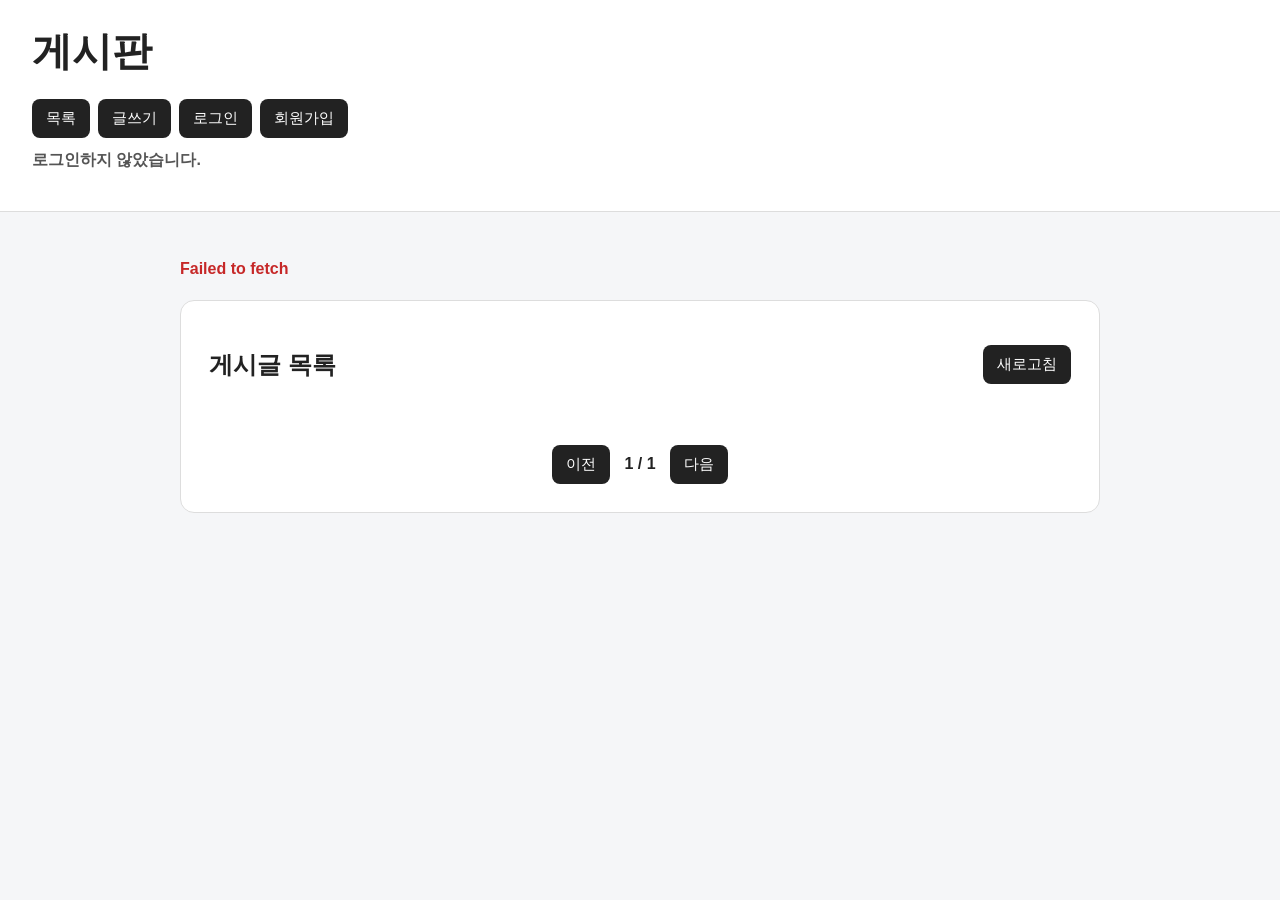
==== index.html @ 59087b27 "all done" ====
<!DOCTYPE html>
<html lang="ko">
<head>
  <meta charset="UTF-8" />
  <meta name="viewport" content="width=device-width, initial-scale=1.0" />
  <title>게시판</title>
  <link rel="stylesheet" href="./style.css" />
</head>
<body>
  <header class="header">
    <h1>게시판</h1>

    <div class="nav-buttons">
      <button id="show-list-button">목록</button>
      <button id="show-create-button">글쓰기</button>
      <button id="show-login-button">로그인</button>
      <button id="show-signup-button">회원가입</button>
      <button id="logout-button" class="hidden">로그아웃</button>
    </div>

    <p id="login-status-text" class="login-status-text">로그인하지 않았습니다.</p>
  </header>

  <main class="container">
    <p id="global-message" class="message"></p>

    <section id="login-section" class="section hidden">
      <h2>로그인</h2>

      <label for="login-email-input">이메일</label>
      <input id="login-email-input" type="email" placeholder="이메일" />

      <label for="login-password-input">비밀번호</label>
      <input id="login-password-input" type="password" placeholder="비밀번호" />

      <div class="button-row">
        <button id="login-button">로그인</button>
        <button id="cancel-login-button">취소</button>
      </div>
    </section>

    <section id="signup-section" class="section hidden">
      <h2>회원가입</h2>

      <label for="signup-email-input">이메일</label>
      <input id="signup-email-input" type="email" placeholder="이메일" />

      <label for="signup-password-input">비밀번호</label>
      <input id="signup-password-input" type="password" placeholder="비밀번호" />

      <label for="signup-nickname-input">닉네임</label>
      <input id="signup-nickname-input" type="text" placeholder="닉네임" />

      <div class="button-row">
        <button id="signup-button">회원가입</button>
        <button id="cancel-signup-button">취소</button>
      </div>
    </section>

    <section id="post-list-section" class="section">
      <div class="section-header">
        <h2>게시글 목록</h2>
        <button id="refresh-posts-button">새로고침</button>
      </div>

      <div id="post-list" class="post-list"></div>

      <div class="pagination">
        <button id="prev-page-button">이전</button>
        <span id="page-info">1 / 1</span>
        <button id="next-page-button">다음</button>
      </div>
    </section>

    <section id="post-create-section" class="section hidden">
      <h2>게시글 작성</h2>

      <label for="create-title-input">제목</label>
      <input id="create-title-input" type="text" placeholder="제목을 입력하세요" />

      <label for="create-content-input">내용</label>
      <textarea id="create-content-input" placeholder="내용을 입력하세요"></textarea>

      <div class="button-row">
        <button id="create-post-button">작성하기</button>
        <button id="save-draft-button">임시저장</button>
        <button id="load-draft-button">임시저장 불러오기</button>
        <button id="cancel-create-button">취소</button>
      </div>
    </section>

    <section id="post-detail-section" class="section hidden">
      <div class="section-header">
        <h2 id="detail-title"></h2>

        <div class="button-row">
            <button id="show-report-button" class="danger">신고</button>
            <button id="back-to-list-button">목록으로</button>
        </div>
      </div>

      <div class="meta">
        <span id="detail-author"></span>
        <span id="detail-created-at"></span>
        <span id="detail-edited"></span>
      </div>

      <div id="detail-content" class="detail-content"></div>

      <div class="count-row">
        <span>조회수: <strong id="detail-view-count">0</strong></span>
        <span>좋아요: <strong id="detail-like-count">0</strong></span>
        <span>댓글: <strong id="detail-comment-count">0</strong></span>
      </div>

      <div class="button-row">
        <button id="like-post-button">좋아요</button>
        <button id="show-edit-button">수정</button>
        <button id="delete-post-button" class="danger">삭제</button>
      </div>

      <div id="report-box" class="report-box hidden">
        <h3>신고</h3>
        <input id="report-reason-input" type="text" placeholder="신고 사유" />
        <button id="report-post-button" class="danger">신고하기</button>
      </div>

      <div class="comment-box">
        <h3>댓글</h3>

        <div id="comment-list"></div>

        <div class="comment-form">
          <input id="comment-input" type="text" placeholder="댓글을 입력하세요" />
          <button id="create-comment-button">댓글 작성</button>
        </div>
      </div>
    </section>

    <section id="post-edit-section" class="section hidden">
      <h2>게시글 수정</h2>

      <label for="edit-title-input">제목</label>
      <input id="edit-title-input" type="text" />

      <label for="edit-content-input">내용</label>
      <textarea id="edit-content-input"></textarea>

      <div class="button-row">
        <button id="update-post-button">수정 완료</button>
        <button id="cancel-edit-button">취소</button>
      </div>
    </section>
  </main>

    <script src="./js/state.js"></script>
    <script src="./js/dom.js"></script>
    <script src="./js/common.js"></script>
    <script src="./js/auth.js"></script>
    <script src="./js/posts.js"></script>
    <script src="./js/comments.js"></script>
    <script src="./js/drafts.js"></script>
    <script src="./js/events.js"></script>
</body>
</html>
---- style.css ----
* {
  box-sizing: border-box;
}

body {
  margin: 0;
  font-family: Arial, sans-serif;
  background-color: #f5f6f8;
  color: #222;
}

.header {
  background-color: white;
  border-bottom: 1px solid #ddd;
  padding: 24px 32px;
}

.header h1 {
  margin: 0 0 20px 0;
  font-size: 40px;
}

.nav-buttons {
  display: flex;
  gap: 8px;
  flex-wrap: wrap;
}

.login-status-text {
  margin-top: 12px;
  font-weight: bold;
  color: #555;
}

.container {
  max-width: 960px;
  margin: 0 auto;
  padding: 32px 20px;
}

.section {
  background-color: white;
  border: 1px solid #ddd;
  border-radius: 14px;
  padding: 28px;
  margin-bottom: 24px;
}

.hidden {
  display: none;
}

.section-header {
  display: flex;
  justify-content: space-between;
  align-items: center;
}

button {
  border: none;
  border-radius: 8px;
  padding: 10px 14px;
  background-color: #222;
  color: white;
  cursor: pointer;
  font-size: 15px;
}

button:hover {
  opacity: 0.85;
}

button:disabled {
  background-color: #aaa;
  cursor: not-allowed;
}

button.danger {
  background-color: #c62828;
}

input,
textarea {
  width: 100%;
  margin: 8px 0 18px 0;
  padding: 12px;
  border: 1px solid #ccc;
  border-radius: 8px;
  font-size: 15px;
}

textarea {
  min-height: 180px;
  resize: vertical;
}

.message {
  min-height: 24px;
  font-weight: bold;
}

.message.success {
  color: #0a7a2f;
}

.message.error {
  color: #c62828;
}

.post-list {
  display: flex;
  flex-direction: column;
  gap: 14px;
  margin-top: 20px;
}

.post-card {
  border: 1px solid #ddd;
  border-radius: 12px;
  padding: 18px;
  background-color: white;
  cursor: pointer;
}

.post-card:hover {
  background-color: #f2f4f7;
}

.post-card.blinded {
  background-color: #f9eeee;
}

.post-card h3 {
  margin: 0 0 10px 0;
  font-size: 22px;
}

.post-card p {
  margin: 6px 0;
  color: #555;
}

.meta {
  display: flex;
  flex-wrap: wrap;
  gap: 14px;
  color: #666;
  margin-bottom: 20px;
}

.detail-content {
  min-height: 160px;
  padding: 20px 0;
  border-top: 1px solid #eee;
  border-bottom: 1px solid #eee;
  line-height: 1.7;
  white-space: pre-wrap;
}

.count-row {
  display: flex;
  gap: 16px;
  margin: 18px 0;
}

.button-row {
  display: flex;
  gap: 8px;
  flex-wrap: wrap;
}

.pagination {
  display: flex;
  justify-content: center;
  align-items: center;
  gap: 14px;
  margin-top: 24px;
}

#page-info {
  font-weight: bold;
}

.report-box,
.comment-box {
  margin-top: 24px;
  padding-top: 20px;
  border-top: 1px solid #eee;
}

.comment-item {
  border: 1px solid #ddd;
  border-radius: 10px;
  padding: 14px;
  margin-top: 10px;
}

.comment-item.deleted {
  background-color: #f4f4f4;
  color: #777;
}

.comment-meta {
  color: #666;
  font-size: 14px;
  margin-bottom: 8px;
}

.reply-list {
  margin-left: 24px;
  margin-top: 10px;
  border-left: 2px solid #eee;
  padding-left: 12px;
}

.reply-item {
  background-color: #fafafa;
}

.comment-form {
  display: flex;
  gap: 8px;
  margin-top: 16px;
}

.comment-form input {
  margin: 0;
}

@media (max-width: 700px) {
  .section-header {
    flex-direction: column;
    align-items: flex-start;
    gap: 12px;
  }
}

.comment-button-row {
  display: flex;
  justify-content: flex-end;
  gap: 8px;
  margin-top: 8px;
}

.comment-edit-form {
  display: flex;
  gap: 8px;
  margin-top: 10px;
}

.comment-edit-form input {
  margin: 0;
  flex: 1;
}

button.secondary {
  background-color: #555;
}
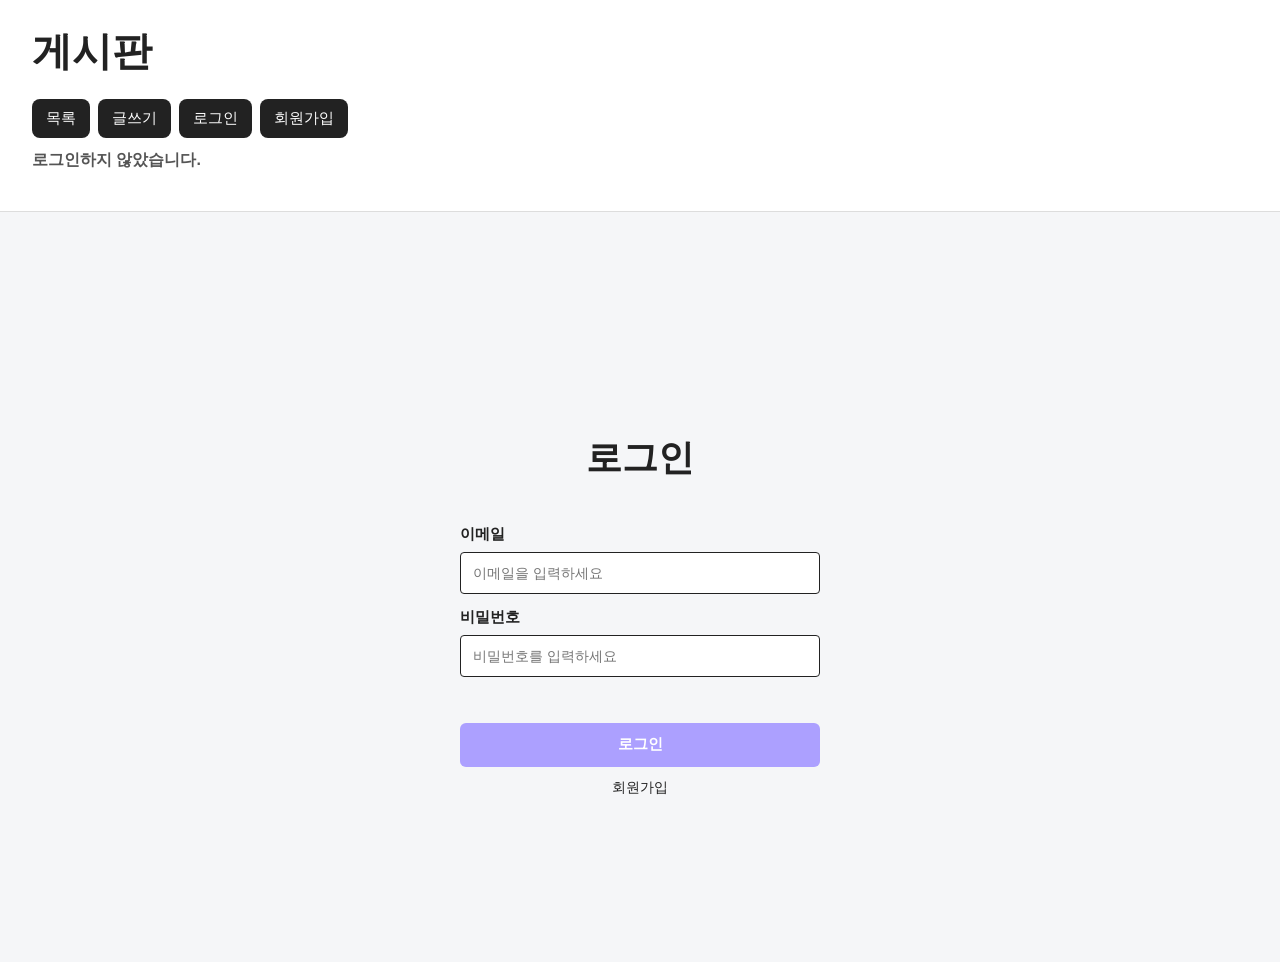
==== commit a5d7852d: "all done" ====
--- a/index.html
+++ b/index.html
@@ -8,7 +8,20 @@
 </head>
 <body>
   <header class="header">
-    <h1>게시판</h1>
+    <div class="header-top">
+      <h1>게시판</h1>
+
+      <div id="profile-menu" class="profile-menu hidden">
+        <button id="profile-toggle-button" class="profile-avatar-button" type="button" aria-label="프로필 메뉴 열기">
+          <img id="profile-toggle-image" class="profile-avatar-image" alt="프로필 이미지" />
+        </button>
+        <div id="profile-dropdown" class="profile-dropdown hidden">
+          <button id="show-profile-button" type="button">회원정보 보기</button>
+          <button id="show-profile-edit-button" type="button">회원정보 수정</button>
+          <button id="delete-user-button" type="button" class="danger">회원 탈퇴</button>
+        </div>
+      </div>
+    </div>
 
     <div class="nav-buttons">
       <button id="show-list-button">목록</button>
@@ -24,32 +37,49 @@
   <main class="container">
     <p id="global-message" class="message"></p>
 
-    <section id="login-section" class="section hidden">
-      <h2>로그인</h2>
-
-      <label for="login-email-input">이메일</label>
-      <input id="login-email-input" type="email" placeholder="이메일" />
-
-      <label for="login-password-input">비밀번호</label>
-      <input id="login-password-input" type="password" placeholder="비밀번호" />
-
-      <div class="button-row">
-        <button id="login-button">로그인</button>
-        <button id="cancel-login-button">취소</button>
-      </div>
-    </section>
+    <section id="login-section" class="login-section">
+  <h2 class="login-title">로그인</h2>
+
+  <div class="login-card">
+    <label for="login-email-input">이메일</label>
+    <input id="login-email-input" type="email" placeholder="이메일을 입력하세요" />
+
+    <label for="login-password-input">비밀번호</label>
+    <input id="login-password-input" type="password" placeholder="비밀번호를 입력하세요" />
+
+    <p id="login-helper-text" class="helper-text"></p>
+
+    <button id="login-button" class="login-submit-button">로그인</button>
+    <button id="go-signup-button" class="text-button">회원가입</button>
+  </div>
+</section>
 
     <section id="signup-section" class="section hidden">
       <h2>회원가입</h2>
 
+      <label for="signup-profile-image-input">프로필 사진</label>
+      <p id="signup-profile-image-error" class="field-error"></p>
+      <label class="signup-profile-uploader" for="signup-profile-image-input">
+        <img id="signup-profile-preview" class="signup-profile-preview hidden" alt="프로필 사진 미리보기" />
+        <span id="signup-profile-plus" class="signup-profile-plus">+</span>
+      </label>
+      <input id="signup-profile-image-input" class="hidden-file-input" type="file" accept="image/*" />
+
       <label for="signup-email-input">이메일</label>
       <input id="signup-email-input" type="email" placeholder="이메일" />
+      <p id="signup-email-error" class="field-error"></p>
 
       <label for="signup-password-input">비밀번호</label>
       <input id="signup-password-input" type="password" placeholder="비밀번호" />
+      <p id="signup-password-error" class="field-error"></p>
+
+      <label for="signup-password-check-input">비밀번호 확인</label>
+      <input id="signup-password-check-input" type="password" placeholder="비밀번호 확인" />
+      <p id="signup-password-check-error" class="field-error"></p>
 
       <label for="signup-nickname-input">닉네임</label>
       <input id="signup-nickname-input" type="text" placeholder="닉네임" />
+      <p id="signup-nickname-error" class="field-error"></p>
 
       <div class="button-row">
         <button id="signup-button">회원가입</button>
@@ -57,7 +87,58 @@
       </div>
     </section>
 
-    <section id="post-list-section" class="section">
+    <section id="profile-view-section" class="section hidden">
+      <div class="section-header">
+        <h2>회원정보</h2>
+        <button id="profile-view-edit-button">수정하기</button>
+      </div>
+
+      <div class="profile-view">
+        <img id="profile-view-image" class="profile-image" alt="프로필 이미지" />
+
+        <div class="profile-info">
+          <p><strong>회원번호</strong> <span id="profile-view-user-id"></span></p>
+          <p><strong>이메일</strong> <span id="profile-view-email"></span></p>
+          <p><strong>닉네임</strong> <span id="profile-view-nickname"></span></p>
+        </div>
+      </div>
+    </section>
+
+    <section id="profile-edit-section" class="section hidden">
+      <h2>회원정보 수정</h2>
+
+      <div class="profile-edit-layout">
+        <img id="profile-edit-preview" class="profile-image" alt="프로필 이미지 미리보기" />
+
+        <div class="profile-edit-fields">
+          <label for="profile-image-input">프로필 이미지</label>
+          <input id="profile-image-input" type="file" accept="image/*" />
+
+          <label for="profile-nickname-input">닉네임</label>
+          <input id="profile-nickname-input" type="text" placeholder="닉네임" />
+        </div>
+      </div>
+
+      <div class="password-box">
+        <h3>비밀번호 변경</h3>
+
+        <label for="profile-password-input">새 비밀번호</label>
+        <input id="profile-password-input" type="password" placeholder="새 비밀번호" />
+        <p id="profile-password-error" class="field-error"></p>
+
+        <label for="profile-password-check-input">새 비밀번호 확인</label>
+        <input id="profile-password-check-input" type="password" placeholder="새 비밀번호 확인" />
+        <p id="profile-password-check-error" class="field-error"></p>
+      </div>
+
+      <div class="button-row">
+        <button id="update-profile-button">수정 완료</button>
+        <button id="update-password-button">비밀번호 변경</button>
+        <button id="cancel-profile-edit-button">취소</button>
+      </div>
+    </section>
+
+    <section id="post-list-section" class="section hidden">
       <div class="section-header">
         <h2>게시글 목록</h2>
         <button id="refresh-posts-button">새로고침</button>
@@ -162,4 +243,4 @@
     <script src="./js/drafts.js"></script>
     <script src="./js/events.js"></script>
 </body>
-</html>+</html>
--- a/style.css
+++ b/style.css
@@ -15,6 +15,13 @@
   padding: 24px 32px;
 }
 
+.header-top {
+  display: flex;
+  justify-content: space-between;
+  align-items: flex-start;
+  gap: 20px;
+}
+
 .header h1 {
   margin: 0 0 20px 0;
   font-size: 40px;
@@ -24,6 +31,57 @@
   display: flex;
   gap: 8px;
   flex-wrap: wrap;
+  align-items: flex-start;
+}
+
+.profile-menu {
+  position: relative;
+  flex: 0 0 auto;
+  margin-top: 2px;
+}
+
+.profile-avatar-button {
+  width: 58px;
+  height: 58px;
+  padding: 0;
+  overflow: hidden;
+  border: 3px solid #2f80d1;
+  border-radius: 50%;
+  background-color: #edf5ff;
+  box-shadow: 0 2px 8px rgba(47, 128, 209, 0.28);
+}
+
+.profile-avatar-button:hover {
+  opacity: 1;
+  box-shadow: 0 4px 12px rgba(47, 128, 209, 0.38);
+}
+
+.profile-avatar-image {
+  width: 100%;
+  height: 100%;
+  display: block;
+  object-fit: cover;
+}
+
+.profile-dropdown {
+  position: absolute;
+  top: calc(100% + 10px);
+  right: 0;
+  z-index: 10;
+  display: flex;
+  flex-direction: column;
+  gap: 6px;
+  min-width: 150px;
+  padding: 8px;
+  border: 1px solid #ddd;
+  border-radius: 8px;
+  background-color: white;
+  box-shadow: 0 8px 18px rgba(0, 0, 0, 0.12);
+}
+
+.profile-dropdown button {
+  width: 100%;
+  text-align: left;
 }
 
 .login-status-text {
@@ -46,9 +104,7 @@
   margin-bottom: 24px;
 }
 
-.hidden {
-  display: none;
-}
+
 
 .section-header {
   display: flex;
@@ -89,6 +145,48 @@
   font-size: 15px;
 }
 
+input.input-error {
+  border-color: #e35d5d;
+}
+
+.field-error {
+  min-height: 20px;
+  margin: -8px 0 12px 0;
+  color: #e35d5d;
+  font-size: 14px;
+  font-weight: bold;
+}
+
+.signup-profile-uploader {
+  width: 176px;
+  height: 176px;
+  display: flex;
+  justify-content: center;
+  align-items: center;
+  margin: 10px auto 22px auto;
+  overflow: hidden;
+  border-radius: 50%;
+  background-color: #c7c7c7;
+  color: #555;
+  cursor: pointer;
+}
+
+.signup-profile-plus {
+  font-size: 42px;
+  font-weight: bold;
+  line-height: 1;
+}
+
+.signup-profile-preview {
+  width: 100%;
+  height: 100%;
+  object-fit: cover;
+}
+
+.hidden-file-input {
+  display: none;
+}
+
 textarea {
   min-height: 180px;
   resize: vertical;
@@ -169,6 +267,45 @@
   flex-wrap: wrap;
 }
 
+.profile-view,
+.profile-edit-layout {
+  display: flex;
+  gap: 24px;
+  align-items: flex-start;
+  margin-top: 20px;
+}
+
+.profile-image {
+  width: 128px;
+  height: 128px;
+  flex: 0 0 128px;
+  border: 1px solid #ddd;
+  border-radius: 50%;
+  background-color: #f2f4f7;
+  object-fit: cover;
+}
+
+.profile-info p {
+  margin: 0 0 12px 0;
+  color: #444;
+}
+
+.profile-info strong {
+  display: inline-block;
+  min-width: 76px;
+  color: #222;
+}
+
+.profile-edit-fields {
+  flex: 1;
+}
+
+.password-box {
+  margin-top: 24px;
+  padding-top: 20px;
+  border-top: 1px solid #eee;
+}
+
 .pagination {
   display: flex;
   justify-content: center;
@@ -228,11 +365,34 @@
 }
 
 @media (max-width: 700px) {
+  .header {
+    padding: 20px;
+  }
+
+  .header h1 {
+    font-size: 32px;
+  }
+
+  .profile-avatar-button {
+    width: 52px;
+    height: 52px;
+  }
+
   .section-header {
     flex-direction: column;
     align-items: flex-start;
     gap: 12px;
   }
+
+  .profile-dropdown {
+    left: 0;
+    right: auto;
+  }
+
+  .profile-view,
+  .profile-edit-layout {
+    flex-direction: column;
+  }
 }
 
 .comment-button-row {
@@ -255,4 +415,80 @@
 
 button.secondary {
   background-color: #555;
+}
+
+/* 로그인 화면 */
+.login-section {
+  width: 100%;
+  min-height: 70vh;
+  display: flex;
+  flex-direction: column;
+  align-items: center;
+  justify-content: center;
+}
+
+.login-title {
+  margin: 0 0 28px 0;
+  font-size: 36px;
+  font-weight: 700;
+  text-align: center;
+}
+
+.login-card {
+  width: 100%;
+  max-width: 360px;
+}
+
+.login-card label {
+  display: block;
+  margin: 14px 0 8px 0;
+  font-size: 15px;
+  font-weight: 700;
+}
+
+.login-card input {
+  width: 100%;
+  height: 42px;
+  margin: 0;
+  padding: 0 12px;
+  border: 1px solid #222;
+  border-radius: 4px;
+  font-size: 14px;
+  background-color: white;
+}
+
+.helper-text {
+  min-height: 20px;
+  margin: 8px 0 18px 0;
+  font-size: 13px;
+  color: #ff3b30;
+}
+
+.login-submit-button {
+  width: 100%;
+  height: 44px;
+  border-radius: 6px;
+  background-color: #aca0ff;
+  color: white;
+  font-weight: 700;
+}
+
+.text-button {
+  display: block;
+  margin: 12px auto 0 auto;
+  padding: 0;
+  background: none;
+  color: #222;
+  font-size: 14px;
+  border: none;
+  cursor: pointer;
+}
+
+.text-button:hover {
+  text-decoration: underline;
+  opacity: 1;
+}
+
+.hidden {
+  display: none;
 }
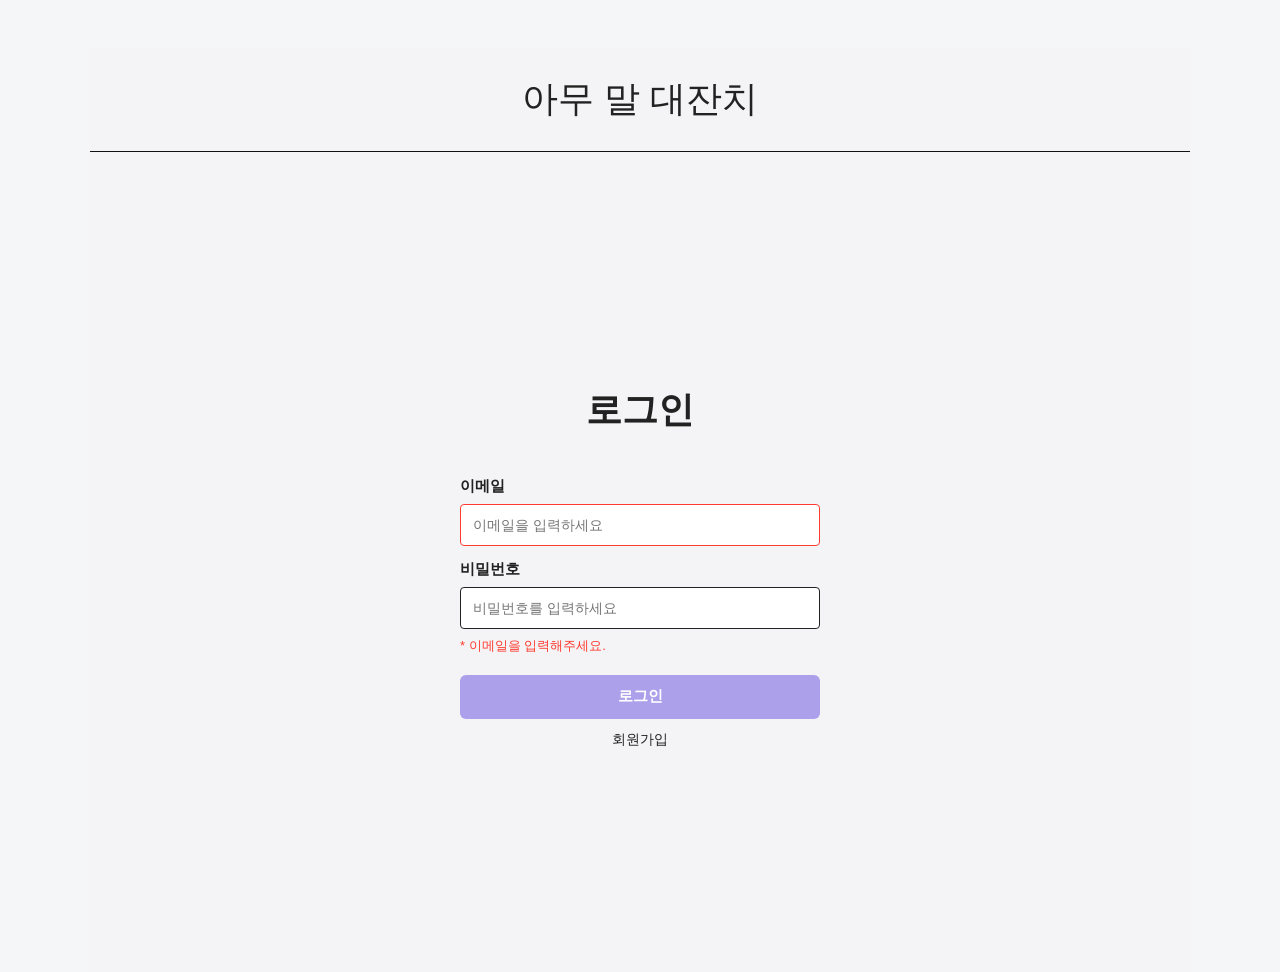
==== commit 76d817b7: "all done" ====
--- a/index.html
+++ b/index.html
@@ -7,240 +7,27 @@
   <link rel="stylesheet" href="./style.css" />
 </head>
 <body>
-  <header class="header">
-    <div class="header-top">
-      <h1>게시판</h1>
-
-      <div id="profile-menu" class="profile-menu hidden">
-        <button id="profile-toggle-button" class="profile-avatar-button" type="button" aria-label="프로필 메뉴 열기">
-          <img id="profile-toggle-image" class="profile-avatar-image" alt="프로필 이미지" />
-        </button>
-        <div id="profile-dropdown" class="profile-dropdown hidden">
-          <button id="show-profile-button" type="button">회원정보 보기</button>
-          <button id="show-profile-edit-button" type="button">회원정보 수정</button>
-          <button id="delete-user-button" type="button" class="danger">회원 탈퇴</button>
-        </div>
-      </div>
-    </div>
-
-    <div class="nav-buttons">
-      <button id="show-list-button">목록</button>
-      <button id="show-create-button">글쓰기</button>
-      <button id="show-login-button">로그인</button>
-      <button id="show-signup-button">회원가입</button>
-      <button id="logout-button" class="hidden">로그아웃</button>
-    </div>
-
-    <p id="login-status-text" class="login-status-text">로그인하지 않았습니다.</p>
-  </header>
+  <div data-include="./html/header.html"></div>
 
   <main class="container">
     <p id="global-message" class="message"></p>
 
-    <section id="login-section" class="login-section">
-  <h2 class="login-title">로그인</h2>
-
-  <div class="login-card">
-    <label for="login-email-input">이메일</label>
-    <input id="login-email-input" type="email" placeholder="이메일을 입력하세요" />
-
-    <label for="login-password-input">비밀번호</label>
-    <input id="login-password-input" type="password" placeholder="비밀번호를 입력하세요" />
-
-    <p id="login-helper-text" class="helper-text"></p>
-
-    <button id="login-button" class="login-submit-button">로그인</button>
-    <button id="go-signup-button" class="text-button">회원가입</button>
-  </div>
-</section>
-
-    <section id="signup-section" class="section hidden">
-      <h2>회원가입</h2>
-
-      <label for="signup-profile-image-input">프로필 사진</label>
-      <p id="signup-profile-image-error" class="field-error"></p>
-      <label class="signup-profile-uploader" for="signup-profile-image-input">
-        <img id="signup-profile-preview" class="signup-profile-preview hidden" alt="프로필 사진 미리보기" />
-        <span id="signup-profile-plus" class="signup-profile-plus">+</span>
-      </label>
-      <input id="signup-profile-image-input" class="hidden-file-input" type="file" accept="image/*" />
-
-      <label for="signup-email-input">이메일</label>
-      <input id="signup-email-input" type="email" placeholder="이메일" />
-      <p id="signup-email-error" class="field-error"></p>
-
-      <label for="signup-password-input">비밀번호</label>
-      <input id="signup-password-input" type="password" placeholder="비밀번호" />
-      <p id="signup-password-error" class="field-error"></p>
-
-      <label for="signup-password-check-input">비밀번호 확인</label>
-      <input id="signup-password-check-input" type="password" placeholder="비밀번호 확인" />
-      <p id="signup-password-check-error" class="field-error"></p>
-
-      <label for="signup-nickname-input">닉네임</label>
-      <input id="signup-nickname-input" type="text" placeholder="닉네임" />
-      <p id="signup-nickname-error" class="field-error"></p>
-
-      <div class="button-row">
-        <button id="signup-button">회원가입</button>
-        <button id="cancel-signup-button">취소</button>
-      </div>
-    </section>
-
-    <section id="profile-view-section" class="section hidden">
-      <div class="section-header">
-        <h2>회원정보</h2>
-        <button id="profile-view-edit-button">수정하기</button>
-      </div>
-
-      <div class="profile-view">
-        <img id="profile-view-image" class="profile-image" alt="프로필 이미지" />
-
-        <div class="profile-info">
-          <p><strong>회원번호</strong> <span id="profile-view-user-id"></span></p>
-          <p><strong>이메일</strong> <span id="profile-view-email"></span></p>
-          <p><strong>닉네임</strong> <span id="profile-view-nickname"></span></p>
-        </div>
-      </div>
-    </section>
-
-    <section id="profile-edit-section" class="section hidden">
-      <h2>회원정보 수정</h2>
-
-      <div class="profile-edit-layout">
-        <img id="profile-edit-preview" class="profile-image" alt="프로필 이미지 미리보기" />
-
-        <div class="profile-edit-fields">
-          <label for="profile-image-input">프로필 이미지</label>
-          <input id="profile-image-input" type="file" accept="image/*" />
-
-          <label for="profile-nickname-input">닉네임</label>
-          <input id="profile-nickname-input" type="text" placeholder="닉네임" />
-        </div>
-      </div>
-
-      <div class="password-box">
-        <h3>비밀번호 변경</h3>
-
-        <label for="profile-password-input">새 비밀번호</label>
-        <input id="profile-password-input" type="password" placeholder="새 비밀번호" />
-        <p id="profile-password-error" class="field-error"></p>
-
-        <label for="profile-password-check-input">새 비밀번호 확인</label>
-        <input id="profile-password-check-input" type="password" placeholder="새 비밀번호 확인" />
-        <p id="profile-password-check-error" class="field-error"></p>
-      </div>
-
-      <div class="button-row">
-        <button id="update-profile-button">수정 완료</button>
-        <button id="update-password-button">비밀번호 변경</button>
-        <button id="cancel-profile-edit-button">취소</button>
-      </div>
-    </section>
-
-    <section id="post-list-section" class="section hidden">
-      <div class="section-header">
-        <h2>게시글 목록</h2>
-        <button id="refresh-posts-button">새로고침</button>
-      </div>
-
-      <div id="post-list" class="post-list"></div>
-
-      <div class="pagination">
-        <button id="prev-page-button">이전</button>
-        <span id="page-info">1 / 1</span>
-        <button id="next-page-button">다음</button>
-      </div>
-    </section>
-
-    <section id="post-create-section" class="section hidden">
-      <h2>게시글 작성</h2>
-
-      <label for="create-title-input">제목</label>
-      <input id="create-title-input" type="text" placeholder="제목을 입력하세요" />
-
-      <label for="create-content-input">내용</label>
-      <textarea id="create-content-input" placeholder="내용을 입력하세요"></textarea>
-
-      <div class="button-row">
-        <button id="create-post-button">작성하기</button>
-        <button id="save-draft-button">임시저장</button>
-        <button id="load-draft-button">임시저장 불러오기</button>
-        <button id="cancel-create-button">취소</button>
-      </div>
-    </section>
-
-    <section id="post-detail-section" class="section hidden">
-      <div class="section-header">
-        <h2 id="detail-title"></h2>
-
-        <div class="button-row">
-            <button id="show-report-button" class="danger">신고</button>
-            <button id="back-to-list-button">목록으로</button>
-        </div>
-      </div>
-
-      <div class="meta">
-        <span id="detail-author"></span>
-        <span id="detail-created-at"></span>
-        <span id="detail-edited"></span>
-      </div>
-
-      <div id="detail-content" class="detail-content"></div>
-
-      <div class="count-row">
-        <span>조회수: <strong id="detail-view-count">0</strong></span>
-        <span>좋아요: <strong id="detail-like-count">0</strong></span>
-        <span>댓글: <strong id="detail-comment-count">0</strong></span>
-      </div>
-
-      <div class="button-row">
-        <button id="like-post-button">좋아요</button>
-        <button id="show-edit-button">수정</button>
-        <button id="delete-post-button" class="danger">삭제</button>
-      </div>
-
-      <div id="report-box" class="report-box hidden">
-        <h3>신고</h3>
-        <input id="report-reason-input" type="text" placeholder="신고 사유" />
-        <button id="report-post-button" class="danger">신고하기</button>
-      </div>
-
-      <div class="comment-box">
-        <h3>댓글</h3>
-
-        <div id="comment-list"></div>
-
-        <div class="comment-form">
-          <input id="comment-input" type="text" placeholder="댓글을 입력하세요" />
-          <button id="create-comment-button">댓글 작성</button>
-        </div>
-      </div>
-    </section>
-
-    <section id="post-edit-section" class="section hidden">
-      <h2>게시글 수정</h2>
-
-      <label for="edit-title-input">제목</label>
-      <input id="edit-title-input" type="text" />
-
-      <label for="edit-content-input">내용</label>
-      <textarea id="edit-content-input"></textarea>
-
-      <div class="button-row">
-        <button id="update-post-button">수정 완료</button>
-        <button id="cancel-edit-button">취소</button>
-      </div>
-    </section>
+    <div data-include="./html/auth.html"></div>
+    <div data-include="./html/profile.html"></div>
+    <div data-include="./html/posts.html"></div>
   </main>
 
-    <script src="./js/state.js"></script>
-    <script src="./js/dom.js"></script>
-    <script src="./js/common.js"></script>
-    <script src="./js/auth.js"></script>
-    <script src="./js/posts.js"></script>
-    <script src="./js/comments.js"></script>
-    <script src="./js/drafts.js"></script>
-    <script src="./js/events.js"></script>
+  <script src="./js/include-html.js"></script>
+  <script>
+    includeHtml();
+  </script>
+  <script src="./js/state.js"></script>
+  <script src="./js/dom.js"></script>
+  <script src="./js/common.js"></script>
+  <script src="./js/auth.js"></script>
+  <script src="./js/posts.js"></script>
+  <script src="./js/comments.js"></script>
+  <script src="./js/drafts.js"></script>
+  <script src="./js/events.js"></script>
 </body>
 </html>
--- a/style.css
+++ b/style.css
@@ -1,494 +1,8 @@
-* {
-  box-sizing: border-box;
-}
-
-body {
-  margin: 0;
-  font-family: Arial, sans-serif;
-  background-color: #f5f6f8;
-  color: #222;
-}
-
-.header {
-  background-color: white;
-  border-bottom: 1px solid #ddd;
-  padding: 24px 32px;
-}
-
-.header-top {
-  display: flex;
-  justify-content: space-between;
-  align-items: flex-start;
-  gap: 20px;
-}
-
-.header h1 {
-  margin: 0 0 20px 0;
-  font-size: 40px;
-}
-
-.nav-buttons {
-  display: flex;
-  gap: 8px;
-  flex-wrap: wrap;
-  align-items: flex-start;
-}
-
-.profile-menu {
-  position: relative;
-  flex: 0 0 auto;
-  margin-top: 2px;
-}
-
-.profile-avatar-button {
-  width: 58px;
-  height: 58px;
-  padding: 0;
-  overflow: hidden;
-  border: 3px solid #2f80d1;
-  border-radius: 50%;
-  background-color: #edf5ff;
-  box-shadow: 0 2px 8px rgba(47, 128, 209, 0.28);
-}
-
-.profile-avatar-button:hover {
-  opacity: 1;
-  box-shadow: 0 4px 12px rgba(47, 128, 209, 0.38);
-}
-
-.profile-avatar-image {
-  width: 100%;
-  height: 100%;
-  display: block;
-  object-fit: cover;
-}
-
-.profile-dropdown {
-  position: absolute;
-  top: calc(100% + 10px);
-  right: 0;
-  z-index: 10;
-  display: flex;
-  flex-direction: column;
-  gap: 6px;
-  min-width: 150px;
-  padding: 8px;
-  border: 1px solid #ddd;
-  border-radius: 8px;
-  background-color: white;
-  box-shadow: 0 8px 18px rgba(0, 0, 0, 0.12);
-}
-
-.profile-dropdown button {
-  width: 100%;
-  text-align: left;
-}
-
-.login-status-text {
-  margin-top: 12px;
-  font-weight: bold;
-  color: #555;
-}
-
-.container {
-  max-width: 960px;
-  margin: 0 auto;
-  padding: 32px 20px;
-}
-
-.section {
-  background-color: white;
-  border: 1px solid #ddd;
-  border-radius: 14px;
-  padding: 28px;
-  margin-bottom: 24px;
-}
-
-
-
-.section-header {
-  display: flex;
-  justify-content: space-between;
-  align-items: center;
-}
-
-button {
-  border: none;
-  border-radius: 8px;
-  padding: 10px 14px;
-  background-color: #222;
-  color: white;
-  cursor: pointer;
-  font-size: 15px;
-}
-
-button:hover {
-  opacity: 0.85;
-}
-
-button:disabled {
-  background-color: #aaa;
-  cursor: not-allowed;
-}
-
-button.danger {
-  background-color: #c62828;
-}
-
-input,
-textarea {
-  width: 100%;
-  margin: 8px 0 18px 0;
-  padding: 12px;
-  border: 1px solid #ccc;
-  border-radius: 8px;
-  font-size: 15px;
-}
-
-input.input-error {
-  border-color: #e35d5d;
-}
-
-.field-error {
-  min-height: 20px;
-  margin: -8px 0 12px 0;
-  color: #e35d5d;
-  font-size: 14px;
-  font-weight: bold;
-}
-
-.signup-profile-uploader {
-  width: 176px;
-  height: 176px;
-  display: flex;
-  justify-content: center;
-  align-items: center;
-  margin: 10px auto 22px auto;
-  overflow: hidden;
-  border-radius: 50%;
-  background-color: #c7c7c7;
-  color: #555;
-  cursor: pointer;
-}
-
-.signup-profile-plus {
-  font-size: 42px;
-  font-weight: bold;
-  line-height: 1;
-}
-
-.signup-profile-preview {
-  width: 100%;
-  height: 100%;
-  object-fit: cover;
-}
-
-.hidden-file-input {
-  display: none;
-}
-
-textarea {
-  min-height: 180px;
-  resize: vertical;
-}
-
-.message {
-  min-height: 24px;
-  font-weight: bold;
-}
-
-.message.success {
-  color: #0a7a2f;
-}
-
-.message.error {
-  color: #c62828;
-}
-
-.post-list {
-  display: flex;
-  flex-direction: column;
-  gap: 14px;
-  margin-top: 20px;
-}
-
-.post-card {
-  border: 1px solid #ddd;
-  border-radius: 12px;
-  padding: 18px;
-  background-color: white;
-  cursor: pointer;
-}
-
-.post-card:hover {
-  background-color: #f2f4f7;
-}
-
-.post-card.blinded {
-  background-color: #f9eeee;
-}
-
-.post-card h3 {
-  margin: 0 0 10px 0;
-  font-size: 22px;
-}
-
-.post-card p {
-  margin: 6px 0;
-  color: #555;
-}
-
-.meta {
-  display: flex;
-  flex-wrap: wrap;
-  gap: 14px;
-  color: #666;
-  margin-bottom: 20px;
-}
-
-.detail-content {
-  min-height: 160px;
-  padding: 20px 0;
-  border-top: 1px solid #eee;
-  border-bottom: 1px solid #eee;
-  line-height: 1.7;
-  white-space: pre-wrap;
-}
-
-.count-row {
-  display: flex;
-  gap: 16px;
-  margin: 18px 0;
-}
-
-.button-row {
-  display: flex;
-  gap: 8px;
-  flex-wrap: wrap;
-}
-
-.profile-view,
-.profile-edit-layout {
-  display: flex;
-  gap: 24px;
-  align-items: flex-start;
-  margin-top: 20px;
-}
-
-.profile-image {
-  width: 128px;
-  height: 128px;
-  flex: 0 0 128px;
-  border: 1px solid #ddd;
-  border-radius: 50%;
-  background-color: #f2f4f7;
-  object-fit: cover;
-}
-
-.profile-info p {
-  margin: 0 0 12px 0;
-  color: #444;
-}
-
-.profile-info strong {
-  display: inline-block;
-  min-width: 76px;
-  color: #222;
-}
-
-.profile-edit-fields {
-  flex: 1;
-}
-
-.password-box {
-  margin-top: 24px;
-  padding-top: 20px;
-  border-top: 1px solid #eee;
-}
-
-.pagination {
-  display: flex;
-  justify-content: center;
-  align-items: center;
-  gap: 14px;
-  margin-top: 24px;
-}
-
-#page-info {
-  font-weight: bold;
-}
-
-.report-box,
-.comment-box {
-  margin-top: 24px;
-  padding-top: 20px;
-  border-top: 1px solid #eee;
-}
-
-.comment-item {
-  border: 1px solid #ddd;
-  border-radius: 10px;
-  padding: 14px;
-  margin-top: 10px;
-}
-
-.comment-item.deleted {
-  background-color: #f4f4f4;
-  color: #777;
-}
-
-.comment-meta {
-  color: #666;
-  font-size: 14px;
-  margin-bottom: 8px;
-}
-
-.reply-list {
-  margin-left: 24px;
-  margin-top: 10px;
-  border-left: 2px solid #eee;
-  padding-left: 12px;
-}
-
-.reply-item {
-  background-color: #fafafa;
-}
-
-.comment-form {
-  display: flex;
-  gap: 8px;
-  margin-top: 16px;
-}
-
-.comment-form input {
-  margin: 0;
-}
-
-@media (max-width: 700px) {
-  .header {
-    padding: 20px;
-  }
-
-  .header h1 {
-    font-size: 32px;
-  }
-
-  .profile-avatar-button {
-    width: 52px;
-    height: 52px;
-  }
-
-  .section-header {
-    flex-direction: column;
-    align-items: flex-start;
-    gap: 12px;
-  }
-
-  .profile-dropdown {
-    left: 0;
-    right: auto;
-  }
-
-  .profile-view,
-  .profile-edit-layout {
-    flex-direction: column;
-  }
-}
-
-.comment-button-row {
-  display: flex;
-  justify-content: flex-end;
-  gap: 8px;
-  margin-top: 8px;
-}
-
-.comment-edit-form {
-  display: flex;
-  gap: 8px;
-  margin-top: 10px;
-}
-
-.comment-edit-form input {
-  margin: 0;
-  flex: 1;
-}
-
-button.secondary {
-  background-color: #555;
-}
-
-/* 로그인 화면 */
-.login-section {
-  width: 100%;
-  min-height: 70vh;
-  display: flex;
-  flex-direction: column;
-  align-items: center;
-  justify-content: center;
-}
-
-.login-title {
-  margin: 0 0 28px 0;
-  font-size: 36px;
-  font-weight: 700;
-  text-align: center;
-}
-
-.login-card {
-  width: 100%;
-  max-width: 360px;
-}
-
-.login-card label {
-  display: block;
-  margin: 14px 0 8px 0;
-  font-size: 15px;
-  font-weight: 700;
-}
-
-.login-card input {
-  width: 100%;
-  height: 42px;
-  margin: 0;
-  padding: 0 12px;
-  border: 1px solid #222;
-  border-radius: 4px;
-  font-size: 14px;
-  background-color: white;
-}
-
-.helper-text {
-  min-height: 20px;
-  margin: 8px 0 18px 0;
-  font-size: 13px;
-  color: #ff3b30;
-}
-
-.login-submit-button {
-  width: 100%;
-  height: 44px;
-  border-radius: 6px;
-  background-color: #aca0ff;
-  color: white;
-  font-weight: 700;
-}
-
-.text-button {
-  display: block;
-  margin: 12px auto 0 auto;
-  padding: 0;
-  background: none;
-  color: #222;
-  font-size: 14px;
-  border: none;
-  cursor: pointer;
-}
-
-.text-button:hover {
-  text-decoration: underline;
-  opacity: 1;
-}
-
-.hidden {
-  display: none;
-}+@import "./css/base.css";
+@import "./css/layout.css";
+@import "./css/auth.css";
+@import "./css/profile.css";
+@import "./css/posts.css";
+@import "./css/comments.css";
+@import "./css/responsive.css";
+@import "./css/utilities.css";
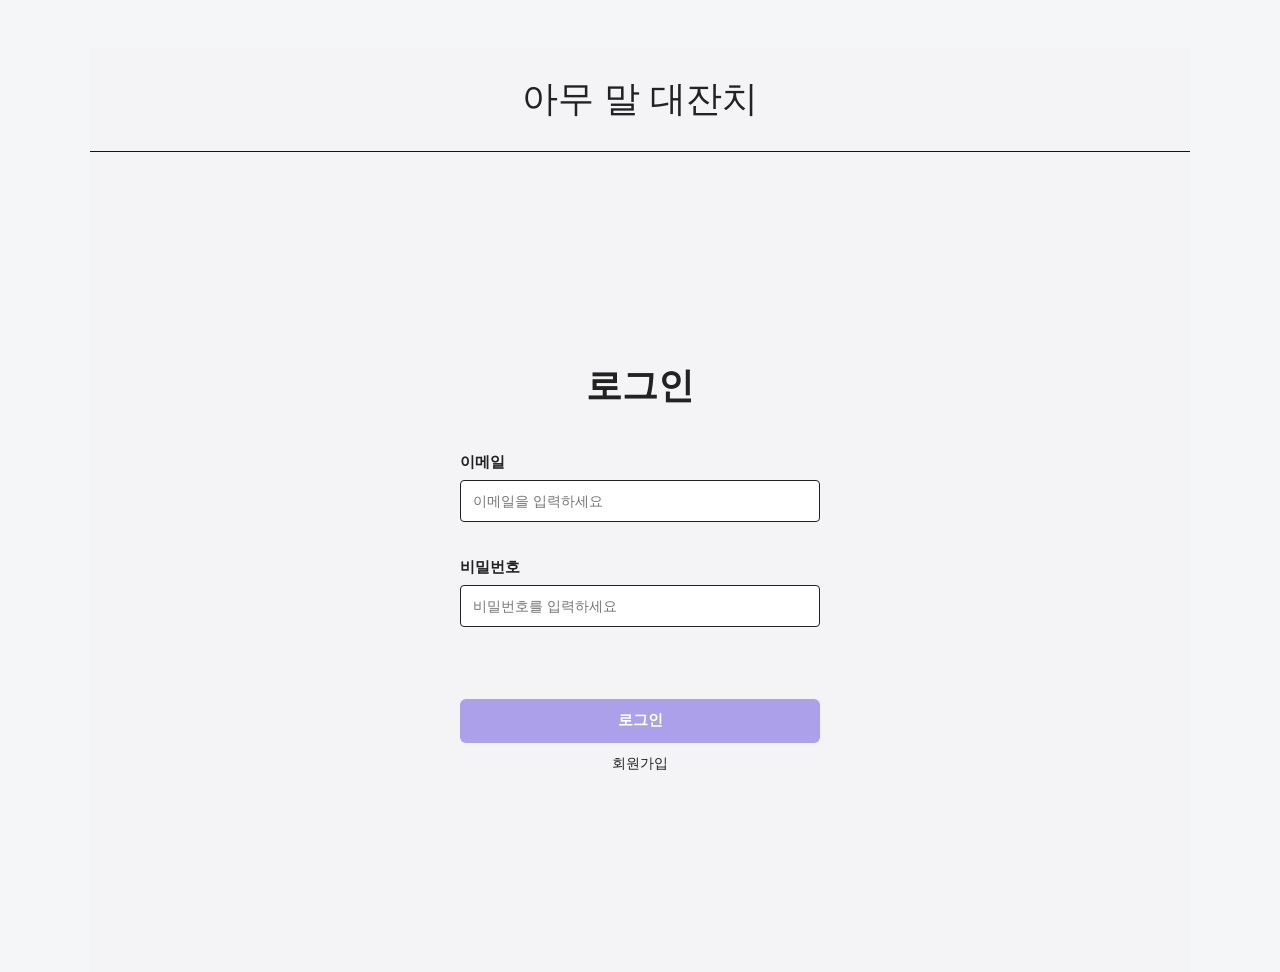
==== commit 2262a1fc: "all done" ====
--- a/index.html
+++ b/index.html
@@ -22,6 +22,7 @@
     includeHtml();
   </script>
   <script src="./js/state.js"></script>
+  <!-- JS에서 사용하기 위해 HTML 요소를 변수로 잡습니다. -->
   <script src="./js/dom.js"></script>
   <script src="./js/common.js"></script>
   <script src="./js/auth.js"></script>
